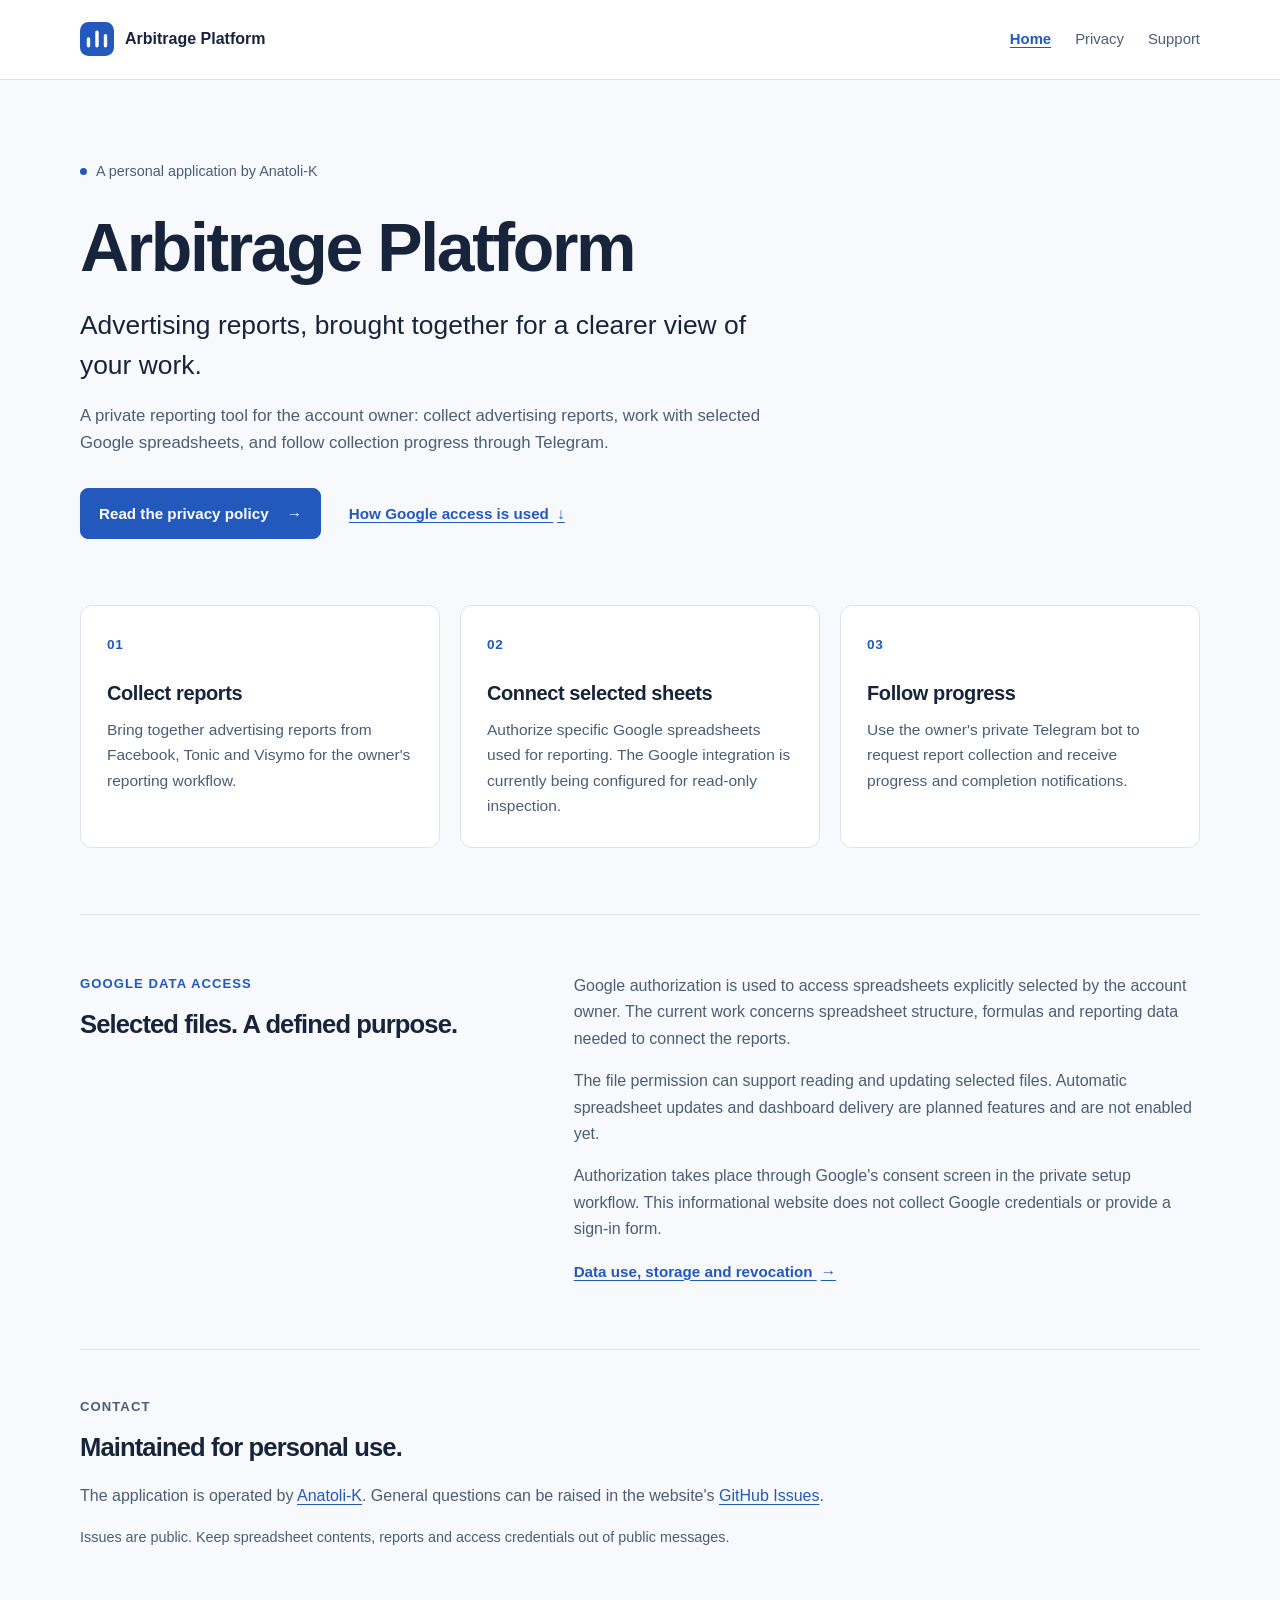
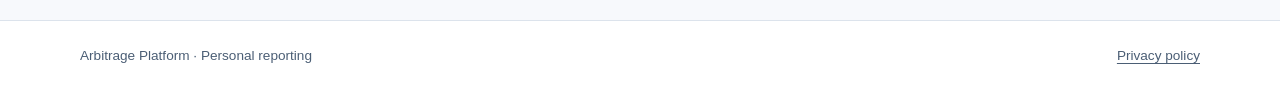
==== index.html @ a36eead8 "feat(site): publish application homepage and privacy policy" ====
<!doctype html>
<html lang="en">
<head>
  <meta charset="utf-8">
  <meta name="viewport" content="width=device-width, initial-scale=1">
  <meta name="description" content="Arbitrage Platform is a personal reporting application for advertising reports, selected Google Sheets and Telegram notifications.">
  <meta name="referrer" content="strict-origin-when-cross-origin">
  <meta http-equiv="Content-Security-Policy" content="default-src 'none'; style-src 'self'; img-src 'self'; base-uri 'none'; form-action 'none'">
  <title>Arbitrage Platform — Personal reporting</title>
  <link rel="icon" href="favicon.svg" type="image/svg+xml">
  <link rel="stylesheet" href="styles.css">
</head>
<body>
  <a class="skip-link" href="#main">Skip to main content</a>
  <header class="site-header">
    <div class="container header-inner">
      <a class="brand" href="./" aria-label="Arbitrage Platform home">
        <img src="favicon.svg" width="34" height="34" alt="">
        <span>Arbitrage Platform</span>
      </a>
      <nav aria-label="Main navigation">
        <a href="./" aria-current="page">Home</a>
        <a href="privacy.html">Privacy</a>
        <a href="https://github.com/Anatoli-K/arbitrage-platform-site/issues">Support</a>
      </nav>
    </div>
  </header>

  <main id="main" tabindex="-1">
    <section class="hero container" aria-labelledby="page-title">
      <p class="eyebrow"><span class="status-dot" aria-hidden="true"></span> A personal application by Anatoli-K</p>
      <h1 id="page-title">Arbitrage Platform</h1>
      <p class="lead">Advertising reports, brought together for a clearer view of your work.</p>
      <p class="hero-description">A private reporting tool for the account owner: collect advertising reports, work with selected Google spreadsheets, and follow collection progress through Telegram.</p>
      <div class="hero-links">
        <a class="button" href="privacy.html">Read the privacy policy <span aria-hidden="true">→</span></a>
        <a class="text-link" href="#google-access">How Google access is used <span aria-hidden="true">↓</span></a>
      </div>
    </section>

    <section class="features container" aria-label="Reporting workflow">
      <article class="feature-card">
        <span class="card-number" aria-hidden="true">01</span>
        <h2>Collect reports</h2>
        <p>Bring together advertising reports from Facebook, Tonic and Visymo for the owner's reporting workflow.</p>
      </article>
      <article class="feature-card">
        <span class="card-number" aria-hidden="true">02</span>
        <h2>Connect selected sheets</h2>
        <p>Authorize specific Google spreadsheets used for reporting. The Google integration is currently being configured for read-only inspection.</p>
      </article>
      <article class="feature-card">
        <span class="card-number" aria-hidden="true">03</span>
        <h2>Follow progress</h2>
        <p>Use the owner's private Telegram bot to request report collection and receive progress and completion notifications.</p>
      </article>
    </section>

    <section class="access-section container" id="google-access" aria-labelledby="access-title">
      <div>
        <p class="section-label">Google data access</p>
        <h2 id="access-title">Selected files. A defined purpose.</h2>
      </div>
      <div class="access-copy">
        <p>Google authorization is used to access spreadsheets explicitly selected by the account owner. The current work concerns spreadsheet structure, formulas and reporting data needed to connect the reports.</p>
        <p>The file permission can support reading and updating selected files. Automatic spreadsheet updates and dashboard delivery are planned features and are not enabled yet.</p>
        <p>Authorization takes place through Google's consent screen in the private setup workflow. This informational website does not collect Google credentials or provide a sign-in form.</p>
        <a class="text-link" href="privacy.html">Data use, storage and revocation <span aria-hidden="true">→</span></a>
      </div>
    </section>

    <section class="contact-section container" aria-labelledby="contact-title">
      <div>
        <p class="section-label">Contact</p>
        <h2 id="contact-title">Maintained for personal use.</h2>
        <p>The application is operated by <a href="https://github.com/Anatoli-K">Anatoli-K</a>. General questions can be raised in the website's <a href="https://github.com/Anatoli-K/arbitrage-platform-site/issues">GitHub Issues</a>.</p>
        <p class="small-text">Issues are public. Keep spreadsheet contents, reports and access credentials out of public messages.</p>
      </div>
    </section>
  </main>

  <footer class="site-footer">
    <div class="container footer-inner">
      <span>Arbitrage Platform · Personal reporting</span>
      <a href="privacy.html">Privacy policy</a>
    </div>
  </footer>
</body>
</html>
---- styles.css ----
:root {
  color-scheme: light;
  --ink: #17243b;
  --muted: #4b5e75;
  --accent: #2358bc;
  --border: #dce3ec;
  --background: #f7f9fc;
  --surface: #ffffff;
  font-family: -apple-system, BlinkMacSystemFont, "Segoe UI", sans-serif;
  color: var(--ink);
  background: var(--background);
  line-height: 1.65;
  -webkit-text-size-adjust: 100%;
}

* { box-sizing: border-box; }
body { margin: 0; }
a { color: var(--accent); text-underline-offset: 0.2em; }
a:hover { text-decoration-thickness: 2px; }
img { max-width: 100%; }
h1, h2, p { margin-top: 0; }
h1, h2 { line-height: 1.2; letter-spacing: -0.035em; }
h1 { font-size: clamp(2.6rem, 6vw, 4.25rem); margin-bottom: 1.1rem; }
h2 { font-size: 1.6rem; }
p { margin-bottom: 1rem; }
:focus-visible { outline: 3px solid var(--accent); outline-offset: 5px; }
main:focus { outline: none; }
.container { width: min(1120px, calc(100% - 48px)); margin-inline: auto; }

.skip-link {
  position: absolute;
  top: 12px;
  left: 12px;
  z-index: 10;
  padding: 10px 16px;
  background: var(--ink);
  color: white;
  border-radius: 6px;
  transform: translateY(-200%);
}
.skip-link:focus { transform: translateY(0); }
.site-header { background: var(--surface); border-bottom: 1px solid var(--border); }
.header-inner { display: flex; align-items: center; justify-content: space-between; gap: 24px; padding-block: 22px; }
.brand { display: inline-flex; align-items: center; gap: 11px; color: var(--ink); font-size: 1rem; font-weight: 700; text-decoration: none; }
.brand img { flex: 0 0 34px; }
nav { display: flex; align-items: center; flex-wrap: wrap; gap: 6px 24px; }
nav a { color: var(--muted); font-size: 0.93rem; text-decoration: none; padding-block: 5px; }
nav a[aria-current="page"] { color: var(--accent); text-decoration: underline; font-weight: 650; }
.hero { padding-top: 80px; padding-bottom: 48px; }
.eyebrow { display: flex; align-items: center; gap: 9px; margin-bottom: 24px; color: var(--muted); font-size: 0.9rem; }
.status-dot { display: inline-block; flex: 0 0 7px; width: 7px; height: 7px; background: var(--accent); border-radius: 50%; }
.lead { max-width: 720px; color: var(--ink); font-size: clamp(1.2rem, 2.4vw, 1.65rem); line-height: 1.5; }
.hero-description { max-width: 680px; color: var(--muted); font-size: 1.05rem; }
.hero-links { display: flex; align-items: center; flex-wrap: wrap; gap: 18px 28px; padding-top: 15px; }
.button { display: inline-flex; align-items: center; justify-content: space-between; gap: 18px; padding: 12px 18px; color: white; background: var(--accent); border: 1px solid var(--accent); border-radius: 8px; text-decoration: none; font-size: 0.95rem; font-weight: 600; }
.button:hover { background: #194797; }
.text-link { font-size: 0.95rem; font-weight: 600; }
.text-link span { margin-left: 4px; }
.features { display: grid; grid-template-columns: repeat(3, minmax(0, 1fr)); gap: 20px; padding-block: 18px 66px; }
.feature-card { padding: 28px 26px; border: 1px solid var(--border); border-radius: 12px; background: var(--surface); }
.card-number { display: block; margin-bottom: 24px; color: var(--accent); font-size: 0.85rem; font-weight: 700; letter-spacing: 0.05em; }
.feature-card h2 { font-size: 1.25rem; letter-spacing: -0.02em; margin-bottom: 12px; }
.feature-card p { color: var(--muted); font-size: 0.97rem; margin-bottom: 0; }
.access-section { display: grid; grid-template-columns: 0.9fr 1.3fr; gap: 60px; border-top: 1px solid var(--border); padding-block: 58px 64px; }
.section-label { color: var(--accent); font-size: 0.82rem; font-weight: 700; letter-spacing: 0.08em; text-transform: uppercase; margin-bottom: 14px; }
.access-copy { color: var(--muted); }
.contact-section { border-top: 1px solid var(--border); padding-block: 46px 54px; }
.contact-section > div { max-width: 760px; }
.contact-section p { color: var(--muted); }
.small-text { font-size: 0.9rem; }
.site-footer { border-top: 1px solid var(--border); background: var(--surface); color: var(--muted); font-size: 0.85rem; }
.footer-inner { display: flex; flex-wrap: wrap; justify-content: space-between; gap: 12px 24px; padding-block: 24px; }
.footer-inner a { color: var(--muted); }
.policy { max-width: 820px; padding-block: 62px 70px; }
.policy-heading { padding-bottom: 28px; border-bottom: 1px solid var(--border); }
.policy h1 { font-size: clamp(2.4rem, 5vw, 3.4rem); }
.policy-date { color: var(--muted); font-size: 0.9rem; }
.policy .lead { font-size: 1.25rem; }
.prose { max-width: 70ch; overflow-wrap: anywhere; }
.prose section { padding-top: 32px; }
.prose h2 { font-size: 1.35rem; letter-spacing: -0.02em; margin-bottom: 15px; }
.prose p, .prose li { color: var(--muted); }
.prose ul { padding-left: 24px; }
.prose li + li { margin-top: 8px; }

@media (max-width: 760px) {
  .header-inner { flex-wrap: wrap; gap: 12px 24px; }
  .features { grid-template-columns: 1fr; gap: 14px; padding-bottom: 42px; }
  .feature-card { padding: 24px; }
  .card-number { margin-bottom: 14px; }
  .access-section { grid-template-columns: 1fr; gap: 12px; padding-block: 38px; }
  .hero { padding-top: 48px; }
}

@media (max-width: 420px) {
  .container { width: calc(100% - 36px); }
  .header-inner { padding-block: 18px; }
  .brand { font-size: 0.94rem; }
  nav { gap: 8px 26px; }
  .hero { padding-top: 38px; padding-bottom: 30px; }
  .eyebrow { align-items: baseline; font-size: 0.82rem; }
  .hero-links { align-items: flex-start; flex-direction: column; gap: 18px; }
  .button { gap: 12px; padding-inline: 14px; font-size: 0.88rem; }
  .policy { padding-top: 38px; padding-bottom: 45px; }
  .policy h1 { font-size: 2.3rem; }
}
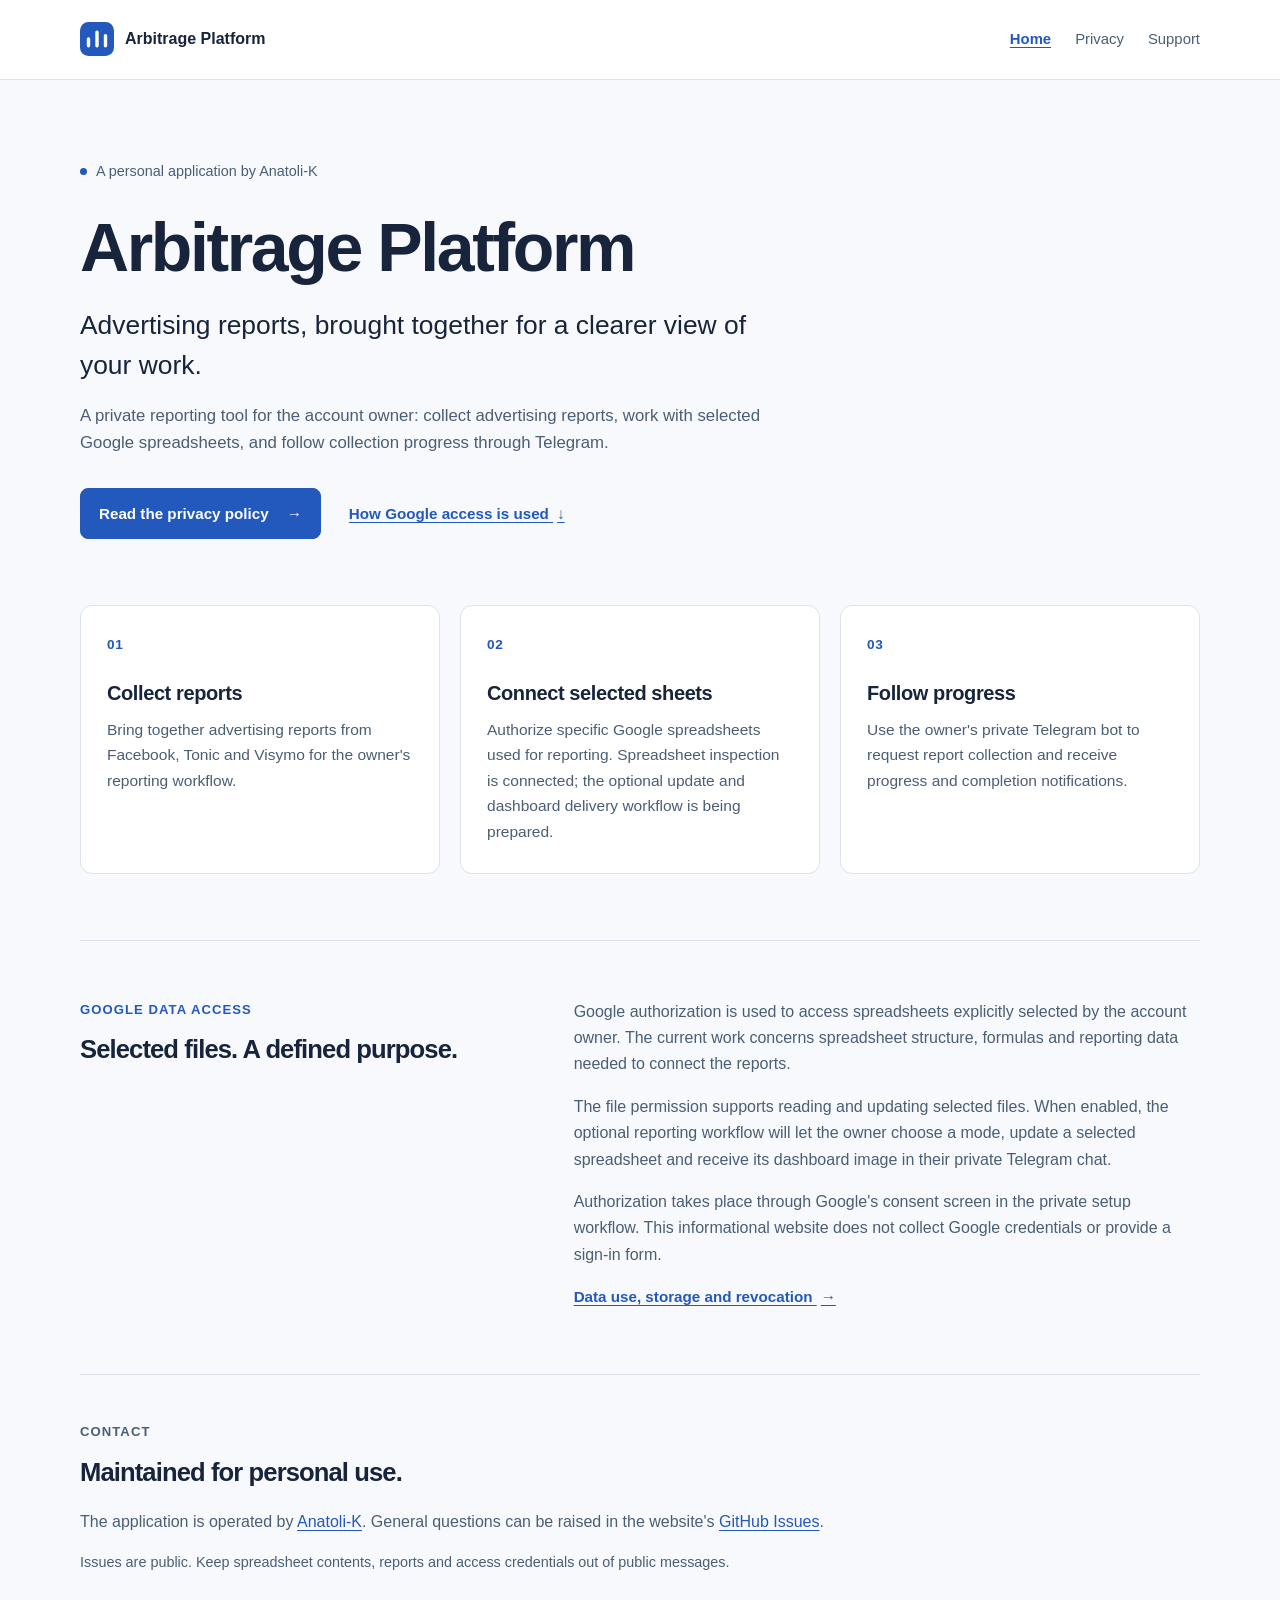
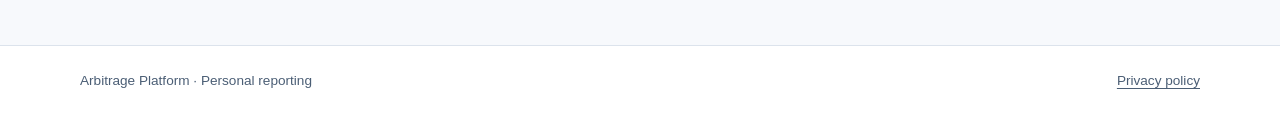
==== commit 42a23198: "docs: disclose optional spreadsheet updates and dashboard delivery" ====
--- a/index.html
+++ b/index.html
@@ -47,7 +47,7 @@
       <article class="feature-card">
         <span class="card-number" aria-hidden="true">02</span>
         <h2>Connect selected sheets</h2>
-        <p>Authorize specific Google spreadsheets used for reporting. The Google integration is currently being configured for read-only inspection.</p>
+        <p>Authorize specific Google spreadsheets used for reporting. Spreadsheet inspection is connected; the optional update and dashboard delivery workflow is being prepared.</p>
       </article>
       <article class="feature-card">
         <span class="card-number" aria-hidden="true">03</span>
@@ -63,7 +63,7 @@
       </div>
       <div class="access-copy">
         <p>Google authorization is used to access spreadsheets explicitly selected by the account owner. The current work concerns spreadsheet structure, formulas and reporting data needed to connect the reports.</p>
-        <p>The file permission can support reading and updating selected files. Automatic spreadsheet updates and dashboard delivery are planned features and are not enabled yet.</p>
+        <p>The file permission supports reading and updating selected files. When enabled, the optional reporting workflow will let the owner choose a mode, update a selected spreadsheet and receive its dashboard image in their private Telegram chat.</p>
         <p>Authorization takes place through Google's consent screen in the private setup workflow. This informational website does not collect Google credentials or provide a sign-in form.</p>
         <a class="text-link" href="privacy.html">Data use, storage and revocation <span aria-hidden="true">→</span></a>
       </div>
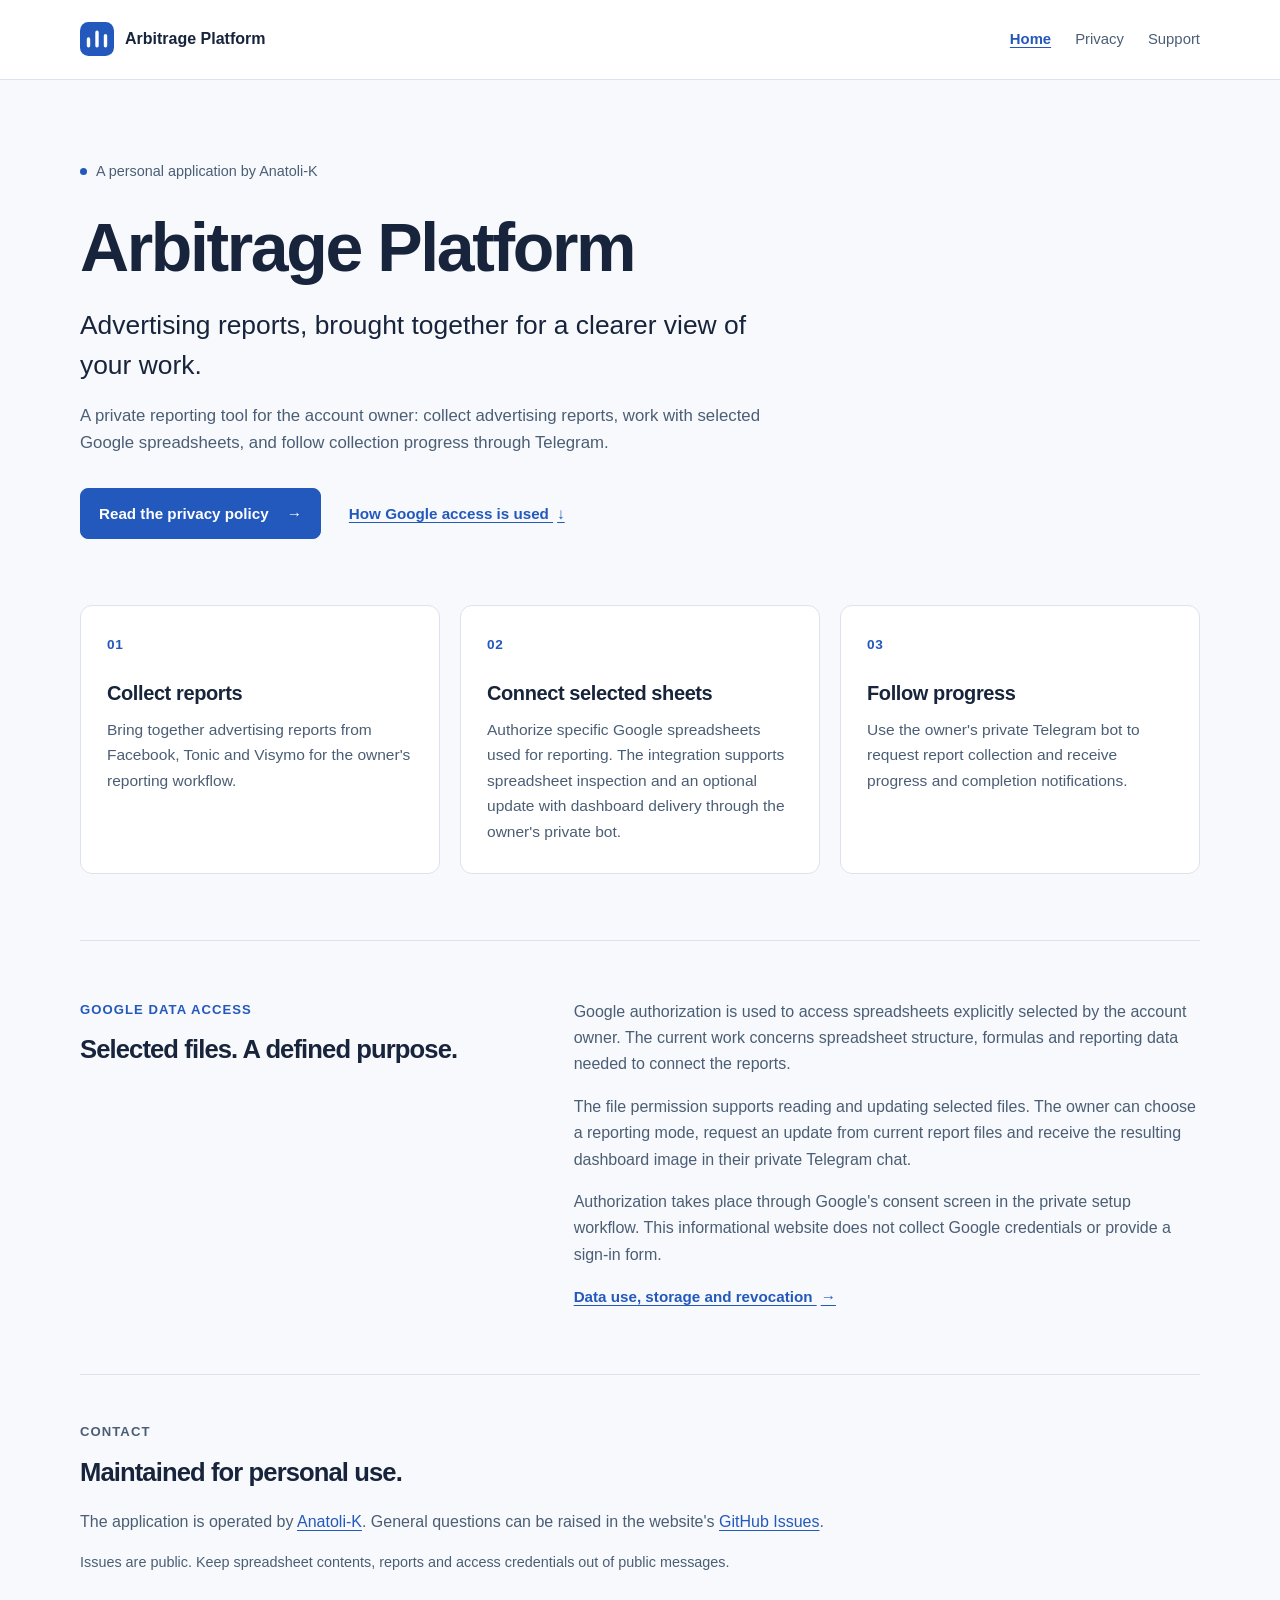
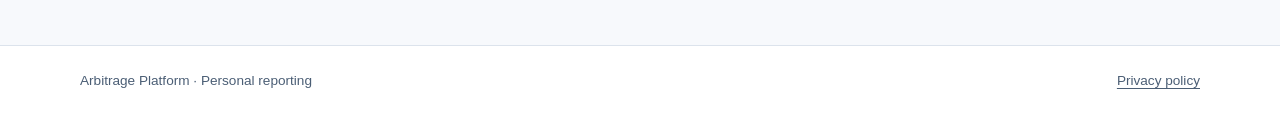
==== commit a1f1d264: "docs: reflect enabled spreadsheet update workflow" ====
--- a/index.html
+++ b/index.html
@@ -47,7 +47,7 @@
       <article class="feature-card">
         <span class="card-number" aria-hidden="true">02</span>
         <h2>Connect selected sheets</h2>
-        <p>Authorize specific Google spreadsheets used for reporting. Spreadsheet inspection is connected; the optional update and dashboard delivery workflow is being prepared.</p>
+        <p>Authorize specific Google spreadsheets used for reporting. The integration supports spreadsheet inspection and an optional update with dashboard delivery through the owner's private bot.</p>
       </article>
       <article class="feature-card">
         <span class="card-number" aria-hidden="true">03</span>
@@ -63,7 +63,7 @@
       </div>
       <div class="access-copy">
         <p>Google authorization is used to access spreadsheets explicitly selected by the account owner. The current work concerns spreadsheet structure, formulas and reporting data needed to connect the reports.</p>
-        <p>The file permission supports reading and updating selected files. When enabled, the optional reporting workflow will let the owner choose a mode, update a selected spreadsheet and receive its dashboard image in their private Telegram chat.</p>
+        <p>The file permission supports reading and updating selected files. The owner can choose a reporting mode, request an update from current report files and receive the resulting dashboard image in their private Telegram chat.</p>
         <p>Authorization takes place through Google's consent screen in the private setup workflow. This informational website does not collect Google credentials or provide a sign-in form.</p>
         <a class="text-link" href="privacy.html">Data use, storage and revocation <span aria-hidden="true">→</span></a>
       </div>
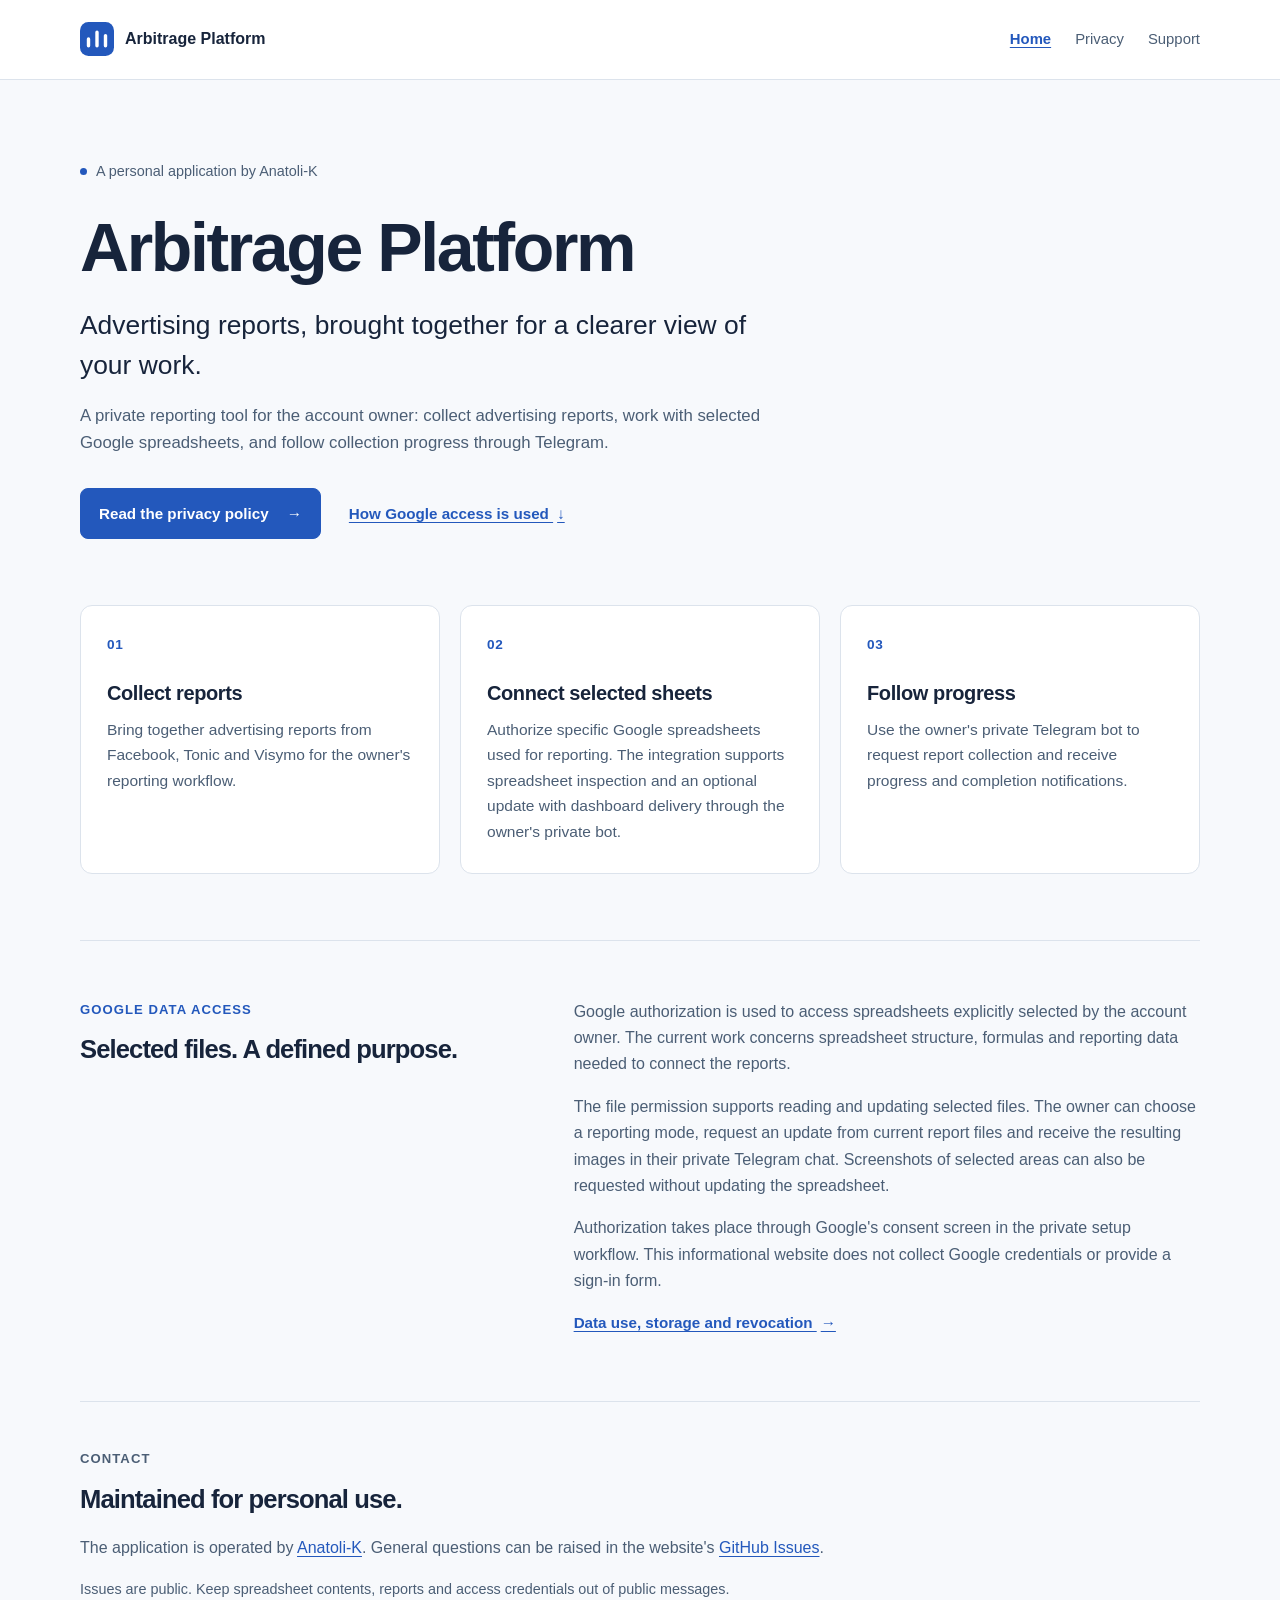
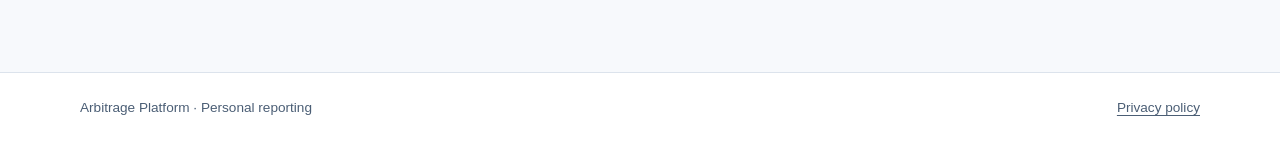
==== commit 99232260: "docs: describe on-demand spreadsheet screenshots" ====
--- a/index.html
+++ b/index.html
@@ -63,7 +63,7 @@
       </div>
       <div class="access-copy">
         <p>Google authorization is used to access spreadsheets explicitly selected by the account owner. The current work concerns spreadsheet structure, formulas and reporting data needed to connect the reports.</p>
-        <p>The file permission supports reading and updating selected files. The owner can choose a reporting mode, request an update from current report files and receive the resulting dashboard image in their private Telegram chat.</p>
+        <p>The file permission supports reading and updating selected files. The owner can choose a reporting mode, request an update from current report files and receive the resulting images in their private Telegram chat. Screenshots of selected areas can also be requested without updating the spreadsheet.</p>
         <p>Authorization takes place through Google's consent screen in the private setup workflow. This informational website does not collect Google credentials or provide a sign-in form.</p>
         <a class="text-link" href="privacy.html">Data use, storage and revocation <span aria-hidden="true">→</span></a>
       </div>
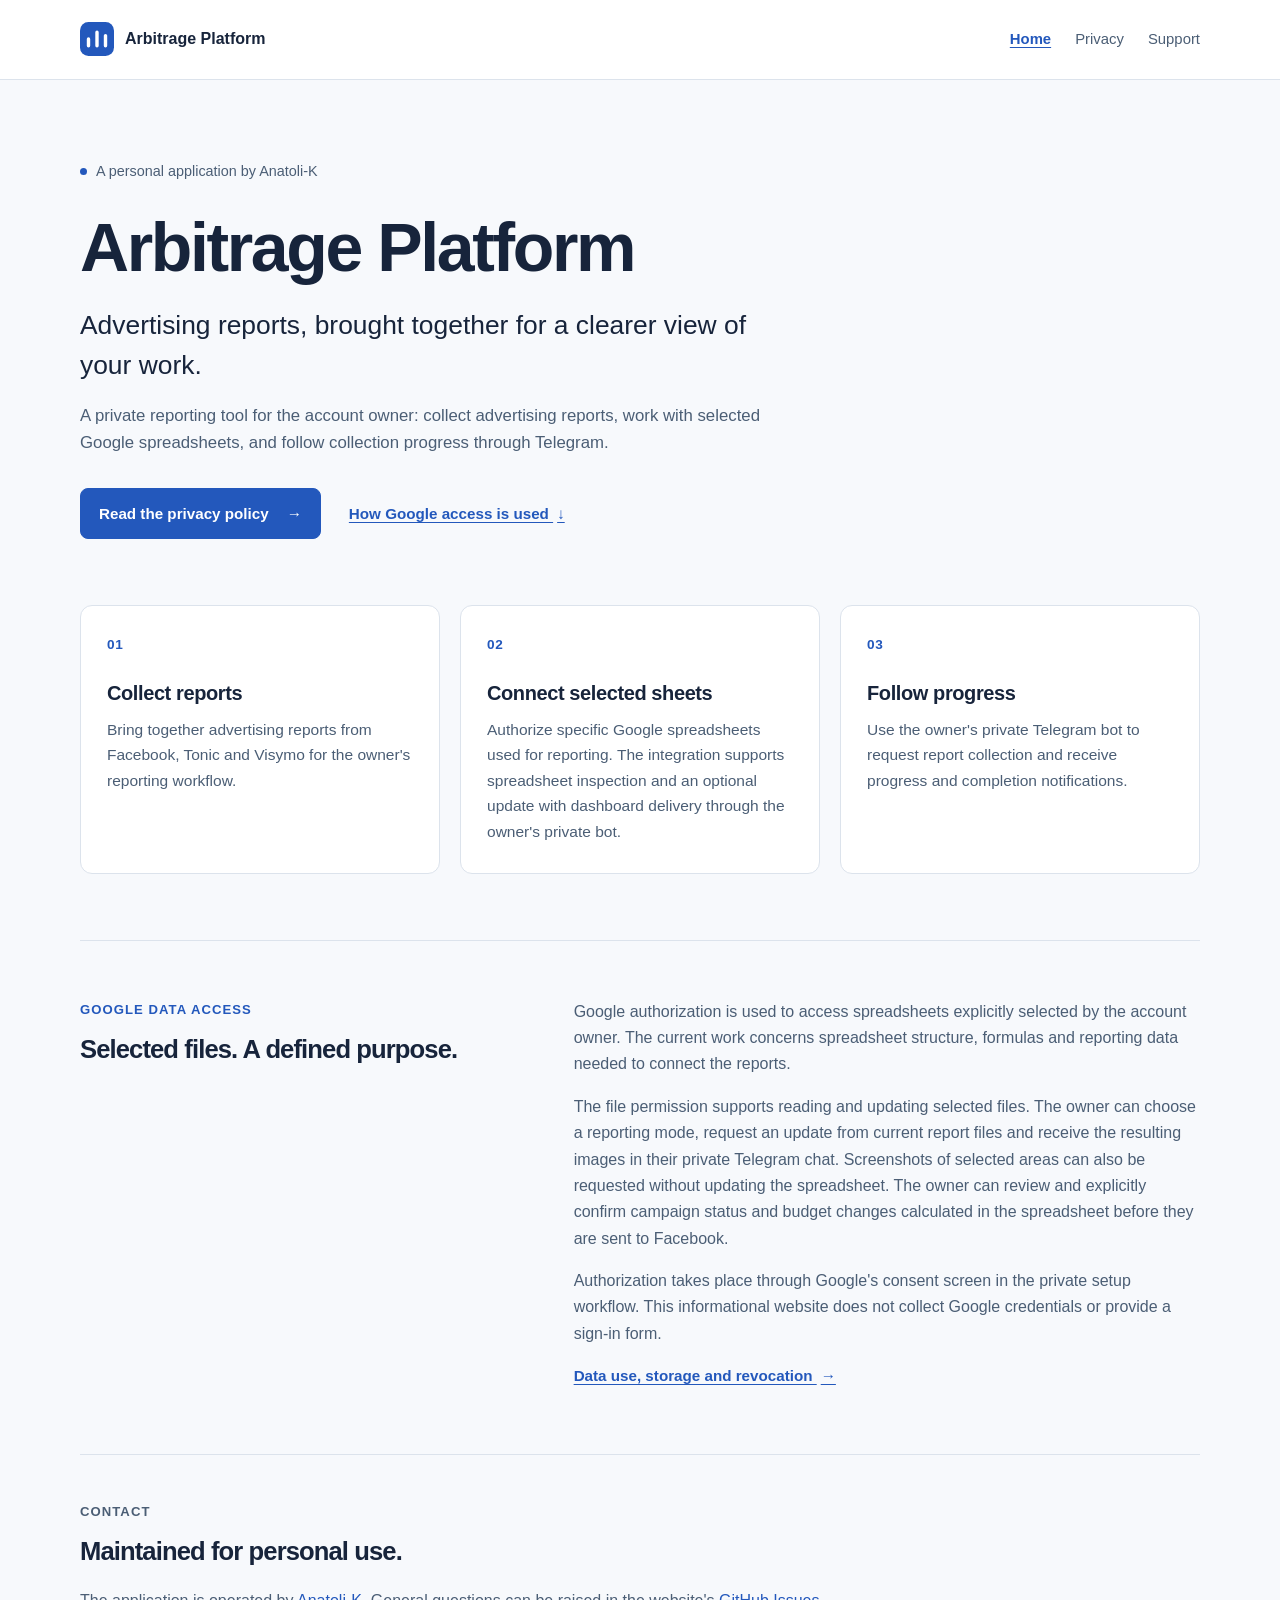
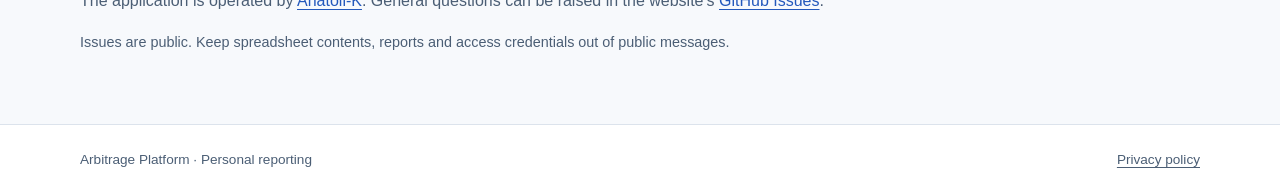
==== commit 0aac94b2: "docs: describe confirmed Facebook changes from spreadsheets" ====
--- a/index.html
+++ b/index.html
@@ -63,7 +63,7 @@
       </div>
       <div class="access-copy">
         <p>Google authorization is used to access spreadsheets explicitly selected by the account owner. The current work concerns spreadsheet structure, formulas and reporting data needed to connect the reports.</p>
-        <p>The file permission supports reading and updating selected files. The owner can choose a reporting mode, request an update from current report files and receive the resulting images in their private Telegram chat. Screenshots of selected areas can also be requested without updating the spreadsheet.</p>
+        <p>The file permission supports reading and updating selected files. The owner can choose a reporting mode, request an update from current report files and receive the resulting images in their private Telegram chat. Screenshots of selected areas can also be requested without updating the spreadsheet. The owner can review and explicitly confirm campaign status and budget changes calculated in the spreadsheet before they are sent to Facebook.</p>
         <p>Authorization takes place through Google's consent screen in the private setup workflow. This informational website does not collect Google credentials or provide a sign-in form.</p>
         <a class="text-link" href="privacy.html">Data use, storage and revocation <span aria-hidden="true">→</span></a>
       </div>
